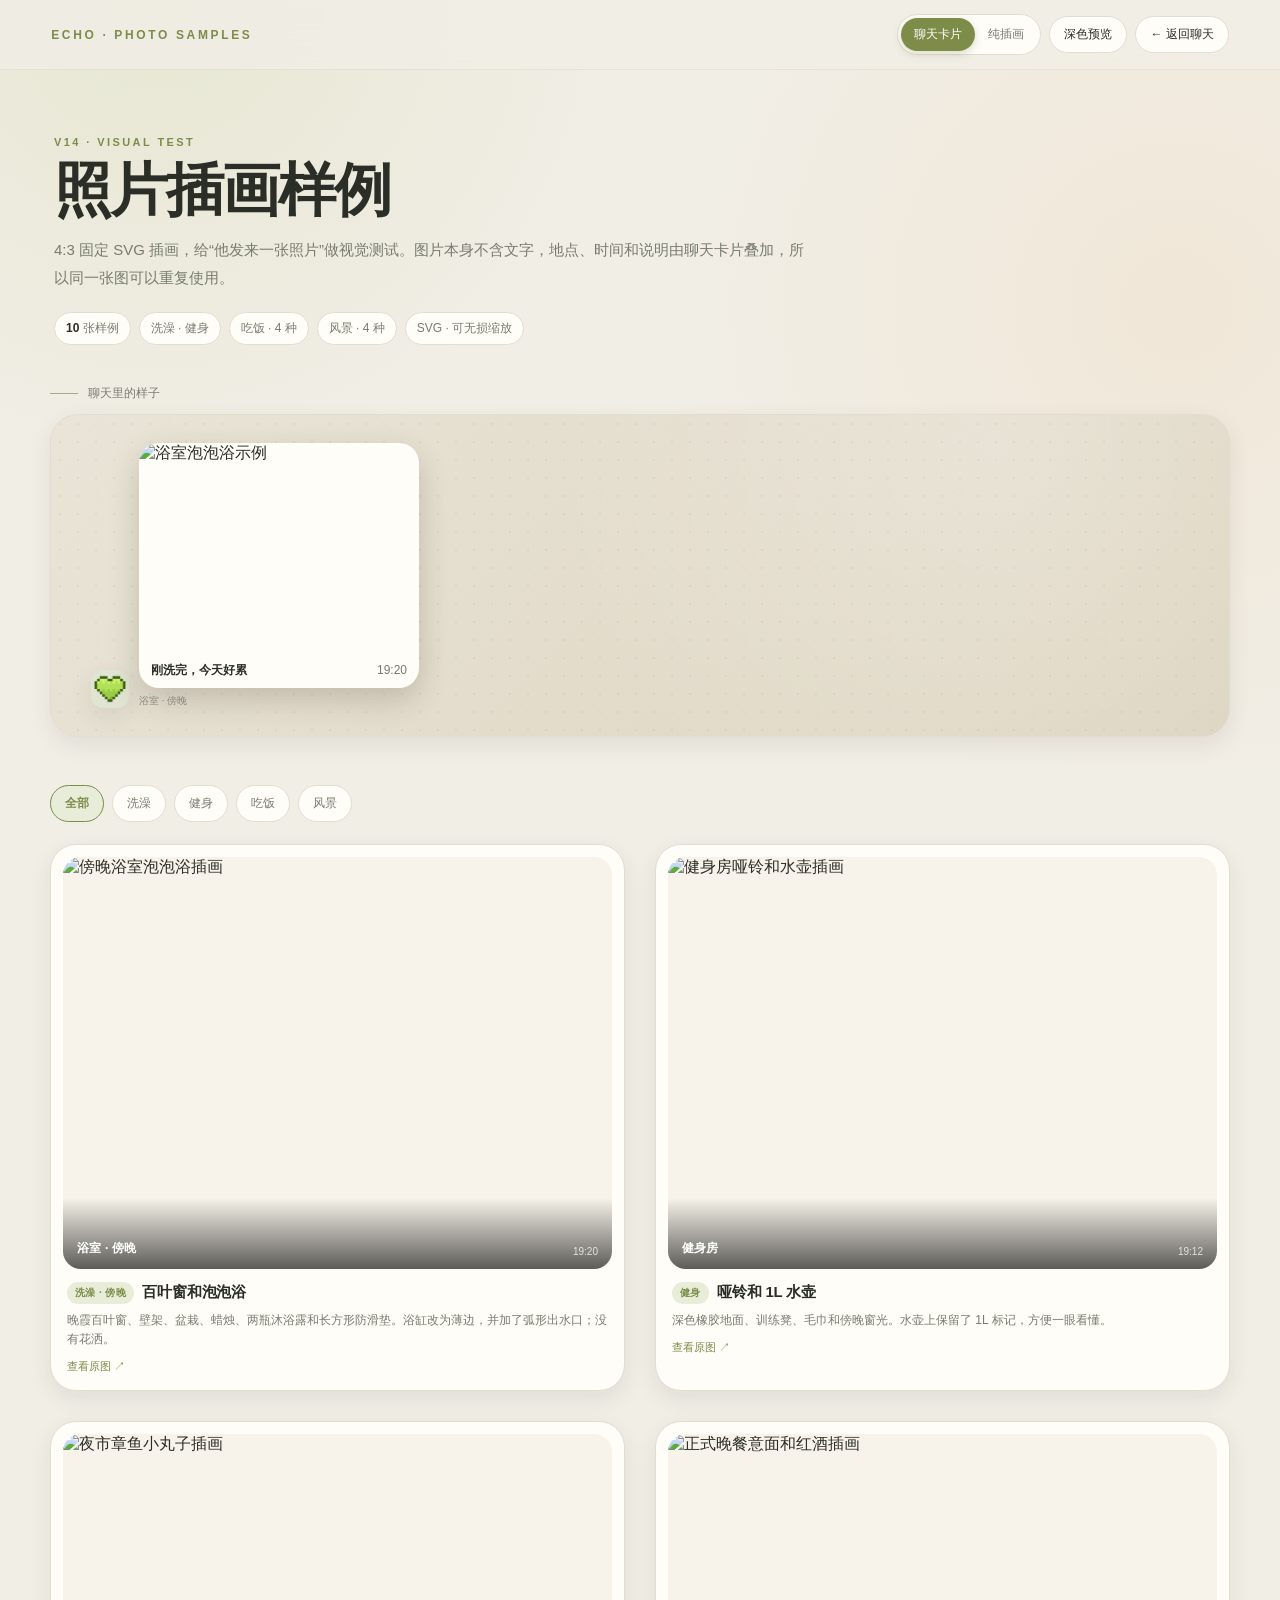
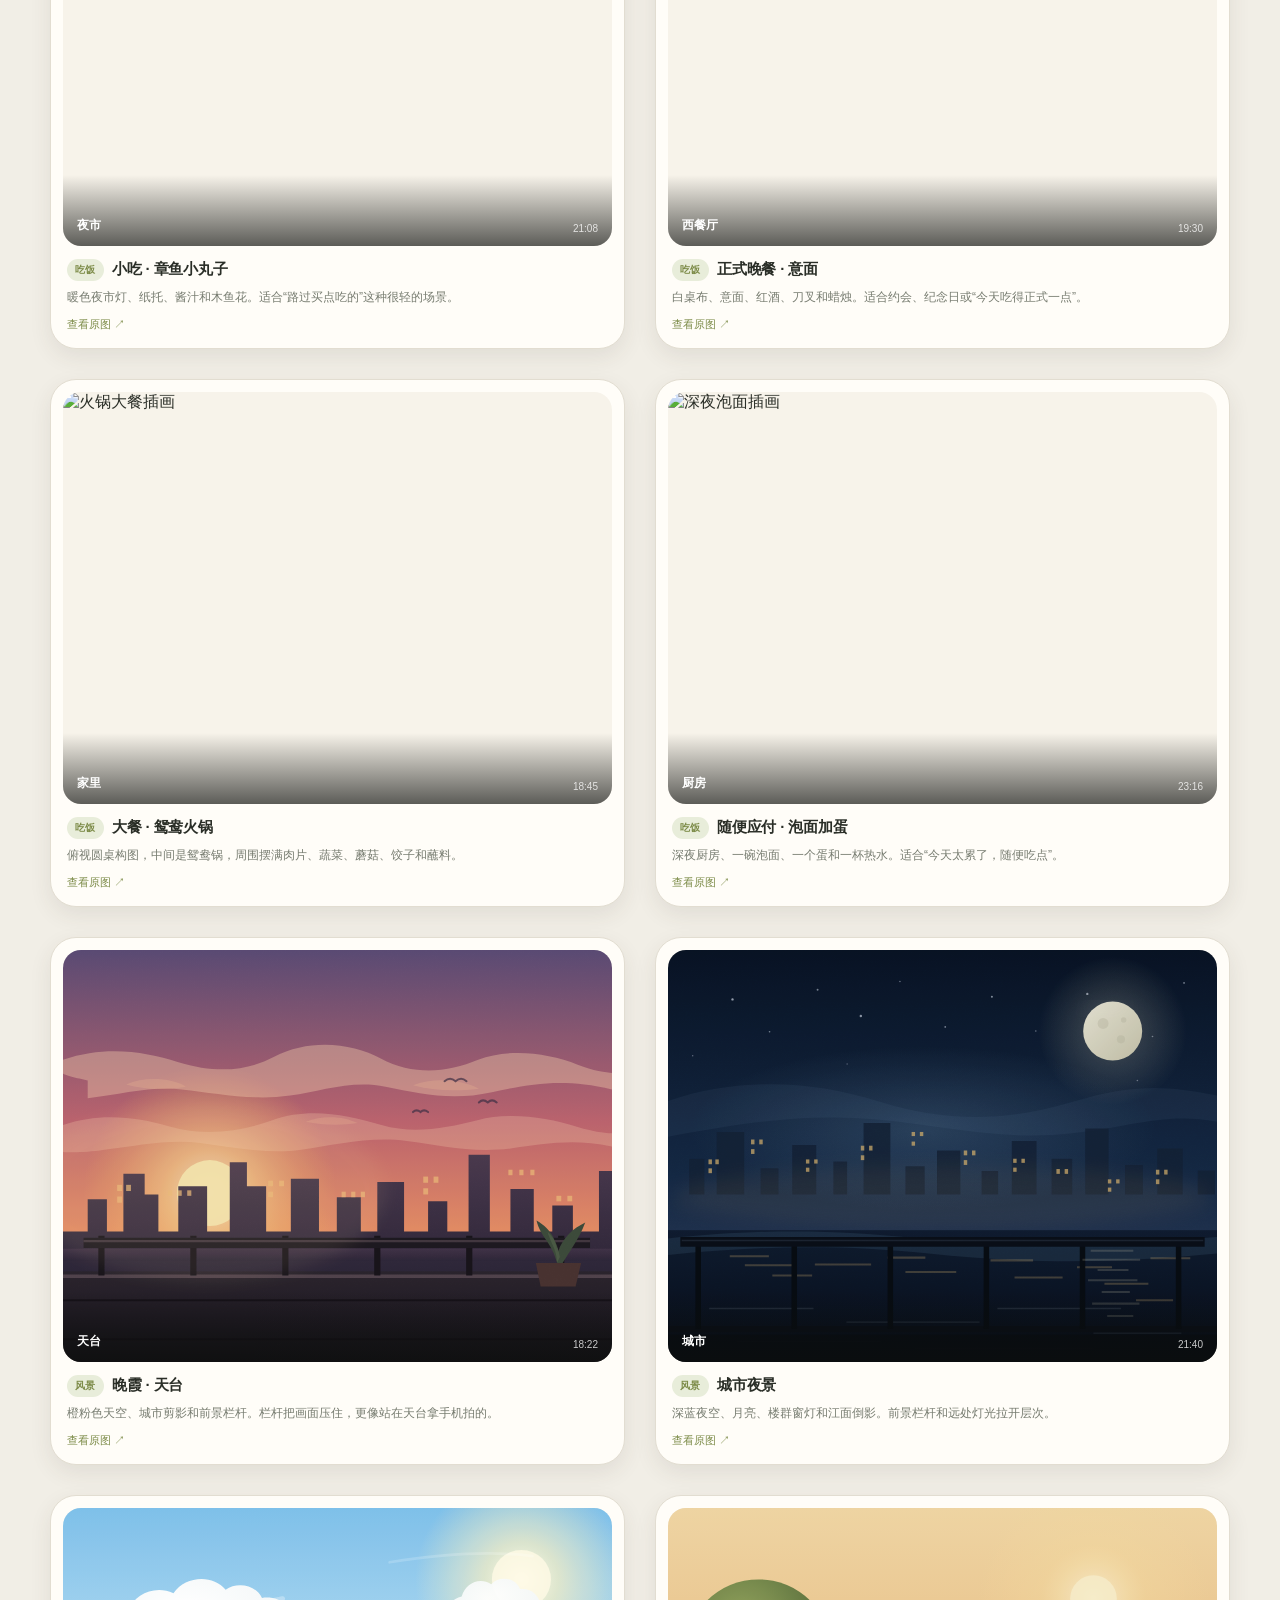
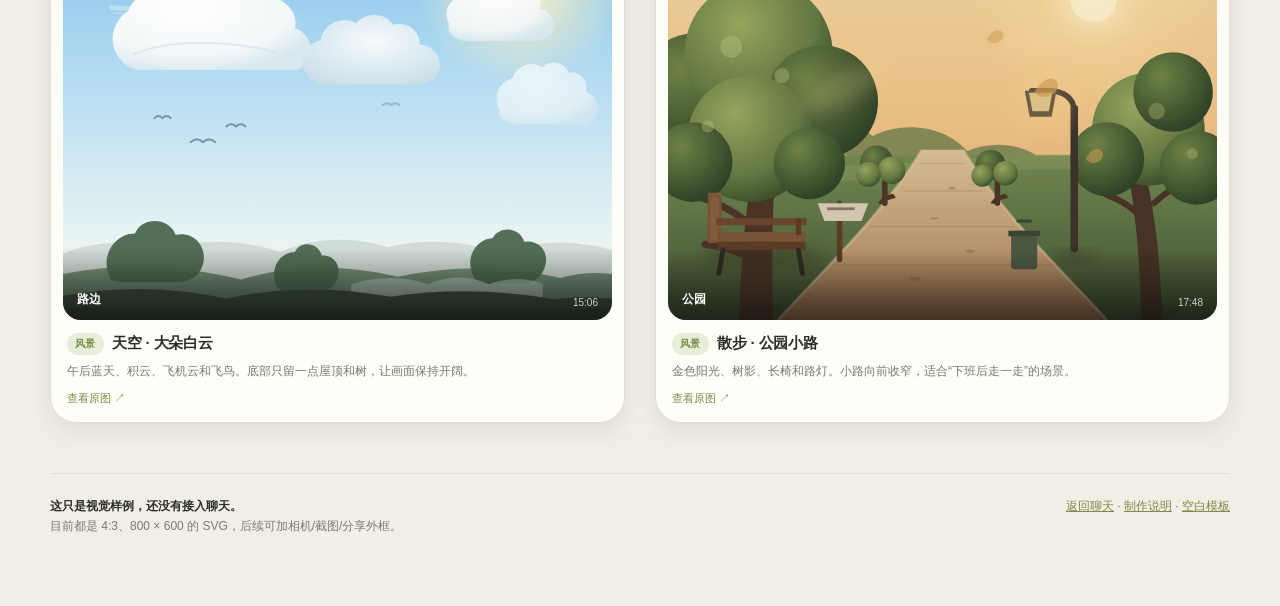
==== image_svg/index.html @ ffbdf078 "Add files via upload" ====
<!DOCTYPE html>
<html lang="zh-CN">
<head>
<meta charset="UTF-8">
<meta name="viewport" content="width=device-width, initial-scale=1.0">
<title>照片插画样例 · v14</title>
<style>
  :root {
    --bg: #f1eee6;
    --panel: #fffdf8;
    --panel-2: #f7f3ea;
    --ink: #2a2e27;
    --muted: #777c70;
    --line: #e2ddd1;
    --accent: #7d8c49;
    --accent-soft: #e8edda;
    --shadow: 0 18px 50px rgba(64, 58, 44, .12);
    --shadow-sm: 0 8px 22px rgba(64, 58, 44, .09);
  }
  [data-theme="dark"] {
    --bg: #14181a;
    --panel: #1d2224;
    --panel-2: #242a2c;
    --ink: #edf0e8;
    --muted: #9aa19a;
    --line: #30383a;
    --accent: #b9c77a;
    --accent-soft: #2d3824;
    --shadow: 0 18px 50px rgba(0, 0, 0, .38);
    --shadow-sm: 0 8px 22px rgba(0, 0, 0, .25);
  }
  * { box-sizing: border-box; }
  html { scroll-behavior: smooth; }
  html, body { max-width: 100%; overflow-x: hidden; }
  body {
    margin: 0;
    color: var(--ink);
    background:
      radial-gradient(circle at 12% 0%, rgba(183, 199, 122, .18), transparent 30rem),
      radial-gradient(circle at 92% 8%, rgba(237, 198, 150, .18), transparent 32rem),
      var(--bg);
    font-family: -apple-system, BlinkMacSystemFont, "Segoe UI", "Microsoft YaHei", "PingFang SC", sans-serif;
    -webkit-font-smoothing: antialiased;
    transition: background .3s ease, color .3s ease;
  }
  a { color: inherit; }
  .topbar {
    position: sticky; top: 0; z-index: 30;
    display: flex; align-items: center; justify-content: space-between; gap: 18px;
    padding: 14px clamp(16px, 4vw, 54px);
    background: color-mix(in srgb, var(--bg) 82%, transparent);
    backdrop-filter: blur(18px);
    border-bottom: 1px solid color-mix(in srgb, var(--line) 72%, transparent);
  }
  .brand { font-size: 12px; font-weight: 800; letter-spacing: .22em; color: var(--accent); white-space: nowrap; }
  .top-actions { display: flex; align-items: center; gap: 8px; flex-wrap: wrap; justify-content: flex-end; }
  .seg { display: flex; padding: 3px; border: 1px solid var(--line); border-radius: 999px; background: var(--panel); }
  .seg button {
    border: 0; border-radius: 999px; background: transparent; color: var(--muted);
    padding: 8px 13px; font: inherit; font-size: 12px; cursor: pointer;
  }
  .seg button.active { background: var(--accent); color: #fff; box-shadow: 0 3px 10px rgba(70, 86, 37, .2); }
  .ghost-btn, .home-link {
    display: inline-flex; align-items: center; gap: 7px;
    border: 1px solid var(--line); border-radius: 999px; background: var(--panel);
    color: var(--ink); text-decoration: none; font: inherit; font-size: 12px;
    padding: 9px 14px; cursor: pointer;
  }
  .ghost-btn:hover, .home-link:hover { border-color: var(--accent); color: var(--accent); }
  main { width: min(1180px, calc(100% - 32px)); margin: 0 auto; padding: 48px 0 70px; }
  .hero { max-width: 760px; padding: 18px 4px 30px; }
  .eyebrow { margin: 0 0 12px; font-size: 11px; font-weight: 800; letter-spacing: .22em; color: var(--accent); }
  h1 { margin: 0 0 16px; font-size: clamp(34px, 6vw, 58px); line-height: 1.04; letter-spacing: -.035em; font-weight: 820; }
  .lede { margin: 0; color: var(--muted); font-size: 15px; line-height: 1.85; }
  .chips { display: flex; flex-wrap: wrap; gap: 8px; margin-top: 20px; }
  .chip { padding: 7px 11px; border: 1px solid var(--line); border-radius: 999px; background: var(--panel); color: var(--muted); font-size: 12px; }
  .chip strong { color: var(--ink); font-weight: 700; }

  .demo-wrap { margin: 10px 0 48px; }
  .demo-label { display: flex; align-items: center; gap: 10px; margin-bottom: 12px; color: var(--muted); font-size: 12px; }
  .demo-label::before { content: ""; width: 28px; height: 1px; background: var(--accent); opacity: .65; }
  .demo {
    position: relative; overflow: hidden; border: 1px solid var(--line); border-radius: 28px;
    padding: 28px clamp(16px, 4vw, 40px); background:
      radial-gradient(circle at 80% 10%, rgba(255,255,255,.24), transparent 28rem),
      linear-gradient(135deg, #e9e4d7, #ddd5c1);
    box-shadow: var(--shadow-sm);
  }
  [data-theme="dark"] .demo { background: linear-gradient(135deg, #242b2d, #1b2224); }
  .demo::before {
    content: ""; position: absolute; inset: 0; opacity: .42; pointer-events: none;
    background-image: radial-gradient(rgba(99, 89, 66, .16) 1px, transparent 1px);
    background-size: 18px 18px;
  }
  .demo-row { position: relative; display: flex; gap: 10px; align-items: flex-end; max-width: 430px; }
  .avatar {
    width: 38px; height: 38px; flex: 0 0 38px; border-radius: 12px; overflow: hidden;
    display: grid; place-items: center; background: #dfe5d0; box-shadow: var(--shadow-sm);
  }
  .avatar img { width: 100%; height: 100%; object-fit: cover; }
  .demo-stack { display: flex; flex-direction: column; align-items: flex-start; gap: 6px; }
  .demo-bubble {
    width: min(280px, 64vw); border-radius: 20px; overflow: hidden; background: var(--panel);
    box-shadow: 0 12px 30px rgba(49, 43, 32, .2);
  }
  .demo-bubble img { display: block; width: 100%; aspect-ratio: 4 / 3; object-fit: cover; }
  .demo-bubble .demo-cap {
    display: flex; align-items: center; justify-content: space-between; gap: 14px;
    padding: 9px 12px; font-size: 12px; color: var(--muted);
  }
  .demo-bubble .demo-cap b { color: var(--ink); font-weight: 650; }
  .demo-time { font-size: 10px; color: var(--muted); opacity: .85; }

  .filters { display: flex; align-items: center; gap: 8px; flex-wrap: wrap; margin: 0 0 22px; }
  .filters button {
    border: 1px solid var(--line); border-radius: 999px; background: var(--panel);
    color: var(--muted); padding: 9px 14px; font: inherit; font-size: 12px; cursor: pointer;
  }
  .filters button.active { border-color: var(--accent); background: var(--accent-soft); color: var(--accent); font-weight: 650; }
  .grid { display: grid; grid-template-columns: repeat(2, minmax(0, 1fr)); gap: clamp(18px, 3vw, 30px); }
  .shot {
    margin: 0; min-width: 0; padding: 12px; border: 1px solid var(--line); border-radius: 26px;
    background: var(--panel); box-shadow: var(--shadow-sm);
    transition: transform .3s ease, box-shadow .3s ease;
  }
  .shot:hover { transform: translateY(-4px); box-shadow: var(--shadow); }
  .shot-media { position: relative; overflow: hidden; border-radius: 18px; background: var(--panel-2); aspect-ratio: 4 / 3; }
  .shot-media img { display: block; width: 100%; height: 100%; object-fit: cover; transition: transform .55s cubic-bezier(.2,.7,.2,1); }
  .shot:hover .shot-media img { transform: scale(1.025); }
  .shot-overlay {
    position: absolute; inset: auto 0 0; padding: 42px 14px 12px;
    display: flex; align-items: flex-end; justify-content: space-between; gap: 12px;
    color: #fff; background: linear-gradient(180deg, transparent, rgba(12, 14, 12, .66));
    transition: opacity .2s ease;
  }
  .shot-overlay .place { font-size: 12px; font-weight: 650; letter-spacing: .02em; }
  .shot-overlay .time { font-size: 10px; opacity: .78; white-space: nowrap; }
  body.plain .shot-overlay { opacity: 0; }
  body.plain .shot-media { border-radius: 14px; }
  figcaption { padding: 13px 4px 4px; }
  .shot-head { display: flex; align-items: center; gap: 8px; }
  .tag { padding: 4px 8px; border-radius: 999px; background: var(--accent-soft); color: var(--accent); font-size: 10px; font-weight: 700; letter-spacing: .04em; }
  .shot h2 { margin: 0; font-size: 15px; font-weight: 700; letter-spacing: -.01em; }
  .shot p { margin: 7px 0 0; color: var(--muted); font-size: 12px; line-height: 1.6; }
  .shot a { display: inline-flex; margin-top: 10px; color: var(--accent); font-size: 11px; text-decoration: none; }
  .shot a:hover { text-decoration: underline; }

  .foot {
    display: flex; align-items: flex-start; justify-content: space-between; gap: 20px;
    margin-top: 50px; padding-top: 22px; border-top: 1px solid var(--line);
    color: var(--muted); font-size: 12px; line-height: 1.7;
  }
  .foot b { color: var(--ink); }
  .foot a { color: var(--accent); }

  @media (max-width: 760px) {
    .topbar { align-items: flex-start; flex-direction: column; gap: 9px; padding: 11px 12px; }
    .top-actions { width: 100%; justify-content: flex-start; gap: 6px; flex-wrap: nowrap; }
    .seg { flex: 1 1 auto; min-width: 0; }
    .seg button { flex: 1; padding: 7px 8px; font-size: 11px; white-space: nowrap; }
    .ghost-btn, .home-link { flex: 0 0 auto; padding: 8px 9px; font-size: 11px; white-space: nowrap; }
    main { width: calc(100% - 24px); padding-top: 30px; }
    .grid { grid-template-columns: 1fr; }
    .shot { padding: 9px; border-radius: 22px; }
    .demo { padding: 20px 14px; border-radius: 22px; }
    .demo-row { max-width: 100%; }
    .demo-bubble { width: min(250px, 64vw); }
    .foot { flex-direction: column; }
  }
</style>
</head>
<body>
  <header class="topbar">
    <div class="brand">ECHO · PHOTO SAMPLES</div>
    <div class="top-actions">
      <div class="seg" aria-label="预览模式">
        <button type="button" data-view="card" class="active">聊天卡片</button>
        <button type="button" data-view="plain">纯插画</button>
      </div>
      <button type="button" class="ghost-btn" id="themeBtn">深色预览</button>
      <a class="home-link" href="../index.html">← 返回聊天</a>
    </div>
  </header>

  <main>
    <section class="hero">
      <p class="eyebrow">V14 · VISUAL TEST</p>
      <h1>照片插画样例</h1>
      <p class="lede">4:3 固定 SVG 插画，给“他发来一张照片”做视觉测试。图片本身不含文字，地点、时间和说明由聊天卡片叠加，所以同一张图可以重复使用。</p>
      <div class="chips">
        <span class="chip"><strong>10</strong> 张样例</span>
        <span class="chip">洗澡 · 健身</span>
        <span class="chip">吃饭 · 4 种</span>
        <span class="chip">风景 · 4 种</span>
        <span class="chip">SVG · 可无损缩放</span>
      </div>
    </section>

    <section class="demo-wrap" aria-label="聊天中的样子">
      <div class="demo-label">聊天里的样子</div>
      <div class="demo">
        <div class="demo-row">
          <div class="avatar"><img src="../icons/icon-heart-192.png" alt="对方头像"></div>
          <div class="demo-stack">
            <div class="demo-bubble">
              <img src="bath_01.svg" alt="浴室泡泡浴示例">
              <div class="demo-cap"><b>刚洗完，今天好累</b><span>19:20</span></div>
            </div>
            <span class="demo-time">浴室 · 傍晚</span>
          </div>
        </div>
      </div>
    </section>

    <nav class="filters" aria-label="分类筛选">
      <button type="button" class="active" data-filter="all">全部</button>
      <button type="button" data-filter="bath">洗澡</button>
      <button type="button" data-filter="gym">健身</button>
      <button type="button" data-filter="food">吃饭</button>
      <button type="button" data-filter="scenery">风景</button>
    </nav>

    <section class="grid" id="grid">
      <figure class="shot" data-cat="bath">
        <div class="shot-media">
          <img src="bath_01.svg" loading="lazy" alt="傍晚浴室泡泡浴插画">
          <div class="shot-overlay"><span class="place">浴室 · 傍晚</span><span class="time">19:20</span></div>
        </div>
        <figcaption>
          <div class="shot-head"><span class="tag">洗澡 · 傍晚</span><h2>百叶窗和泡泡浴</h2></div>
          <p>晚霞百叶窗、壁架、盆栽、蜡烛、两瓶沐浴露和长方形防滑垫。浴缸改为薄边，并加了弧形出水口；没有花洒。</p>
          <a href="bath_01.svg" target="_blank" rel="noopener">查看原图 ↗</a>
        </figcaption>
      </figure>

      <figure class="shot" data-cat="gym">
        <div class="shot-media">
          <img src="gym_01.svg" loading="lazy" alt="健身房哑铃和水壶插画">
          <div class="shot-overlay"><span class="place">健身房</span><span class="time">19:12</span></div>
        </div>
        <figcaption>
          <div class="shot-head"><span class="tag">健身</span><h2>哑铃和 1L 水壶</h2></div>
          <p>深色橡胶地面、训练凳、毛巾和傍晚窗光。水壶上保留了 1L 标记，方便一眼看懂。</p>
          <a href="gym_01.svg" target="_blank" rel="noopener">查看原图 ↗</a>
        </figcaption>
      </figure>

      <figure class="shot" data-cat="food">
        <div class="shot-media">
          <img src="food_snack_01.svg" loading="lazy" alt="夜市章鱼小丸子插画">
          <div class="shot-overlay"><span class="place">夜市</span><span class="time">21:08</span></div>
        </div>
        <figcaption>
          <div class="shot-head"><span class="tag">吃饭</span><h2>小吃 · 章鱼小丸子</h2></div>
          <p>暖色夜市灯、纸托、酱汁和木鱼花。适合“路过买点吃的”这种很轻的场景。</p>
          <a href="food_snack_01.svg" target="_blank" rel="noopener">查看原图 ↗</a>
        </figcaption>
      </figure>

      <figure class="shot" data-cat="food">
        <div class="shot-media">
          <img src="food_formal_01.svg" loading="lazy" alt="正式晚餐意面和红酒插画">
          <div class="shot-overlay"><span class="place">西餐厅</span><span class="time">19:30</span></div>
        </div>
        <figcaption>
          <div class="shot-head"><span class="tag">吃饭</span><h2>正式晚餐 · 意面</h2></div>
          <p>白桌布、意面、红酒、刀叉和蜡烛。适合约会、纪念日或“今天吃得正式一点”。</p>
          <a href="food_formal_01.svg" target="_blank" rel="noopener">查看原图 ↗</a>
        </figcaption>
      </figure>

      <figure class="shot" data-cat="food">
        <div class="shot-media">
          <img src="food_feast_01.svg" loading="lazy" alt="火锅大餐插画">
          <div class="shot-overlay"><span class="place">家里</span><span class="time">18:45</span></div>
        </div>
        <figcaption>
          <div class="shot-head"><span class="tag">吃饭</span><h2>大餐 · 鸳鸯火锅</h2></div>
          <p>俯视圆桌构图，中间是鸳鸯锅，周围摆满肉片、蔬菜、蘑菇、饺子和蘸料。</p>
          <a href="food_feast_01.svg" target="_blank" rel="noopener">查看原图 ↗</a>
        </figcaption>
      </figure>

      <figure class="shot" data-cat="food">
        <div class="shot-media">
          <img src="food_simple_01.svg" loading="lazy" alt="深夜泡面插画">
          <div class="shot-overlay"><span class="place">厨房</span><span class="time">23:16</span></div>
        </div>
        <figcaption>
          <div class="shot-head"><span class="tag">吃饭</span><h2>随便应付 · 泡面加蛋</h2></div>
          <p>深夜厨房、一碗泡面、一个蛋和一杯热水。适合“今天太累了，随便吃点”。</p>
          <a href="food_simple_01.svg" target="_blank" rel="noopener">查看原图 ↗</a>
        </figcaption>
      </figure>

      <figure class="shot" data-cat="scenery">
        <div class="shot-media">
          <img src="scenery_sunset_01.svg" loading="lazy" alt="天台晚霞插画">
          <div class="shot-overlay"><span class="place">天台</span><span class="time">18:22</span></div>
        </div>
        <figcaption>
          <div class="shot-head"><span class="tag">风景</span><h2>晚霞 · 天台</h2></div>
          <p>橙粉色天空、城市剪影和前景栏杆。栏杆把画面压住，更像站在天台拿手机拍的。</p>
          <a href="scenery_sunset_01.svg" target="_blank" rel="noopener">查看原图 ↗</a>
        </figcaption>
      </figure>

      <figure class="shot" data-cat="scenery">
        <div class="shot-media">
          <img src="scenery_night_01.svg" loading="lazy" alt="城市夜景插画">
          <div class="shot-overlay"><span class="place">城市</span><span class="time">21:40</span></div>
        </div>
        <figcaption>
          <div class="shot-head"><span class="tag">风景</span><h2>城市夜景</h2></div>
          <p>深蓝夜空、月亮、楼群窗灯和江面倒影。前景栏杆和远处灯光拉开层次。</p>
          <a href="scenery_night_01.svg" target="_blank" rel="noopener">查看原图 ↗</a>
        </figcaption>
      </figure>

      <figure class="shot" data-cat="scenery">
        <div class="shot-media">
          <img src="scenery_sky_01.svg" loading="lazy" alt="蓝天白云插画">
          <div class="shot-overlay"><span class="place">路边</span><span class="time">15:06</span></div>
        </div>
        <figcaption>
          <div class="shot-head"><span class="tag">风景</span><h2>天空 · 大朵白云</h2></div>
          <p>午后蓝天、积云、飞机云和飞鸟。底部只留一点屋顶和树，让画面保持开阔。</p>
          <a href="scenery_sky_01.svg" target="_blank" rel="noopener">查看原图 ↗</a>
        </figcaption>
      </figure>

      <figure class="shot" data-cat="scenery">
        <div class="shot-media">
          <img src="scenery_walk_01.svg" loading="lazy" alt="公园小路散步插画">
          <div class="shot-overlay"><span class="place">公园</span><span class="time">17:48</span></div>
        </div>
        <figcaption>
          <div class="shot-head"><span class="tag">风景</span><h2>散步 · 公园小路</h2></div>
          <p>金色阳光、树影、长椅和路灯。小路向前收窄，适合“下班后走一走”的场景。</p>
          <a href="scenery_walk_01.svg" target="_blank" rel="noopener">查看原图 ↗</a>
        </figcaption>
      </figure>
    </section>

    <footer class="foot">
      <div><b>这只是视觉样例，还没有接入聊天。</b><br>目前都是 4:3、800 × 600 的 SVG，后续可加相机/截图/分享外框。</div>
      <div><a href="../index.html">返回聊天</a> · <a href="制作说明.md">制作说明</a> · <a href="_template.svg" target="_blank" rel="noopener">空白模板</a></div>
    </footer>
  </main>

<script>
  const body = document.body;
  const viewButtons = document.querySelectorAll('[data-view]');
  viewButtons.forEach(btn => {
    btn.addEventListener('click', () => {
      viewButtons.forEach(b => b.classList.remove('active'));
      btn.classList.add('active');
      body.classList.toggle('plain', btn.dataset.view === 'plain');
    });
  });

  const themeBtn = document.getElementById('themeBtn');
  themeBtn.addEventListener('click', () => {
    const dark = document.documentElement.getAttribute('data-theme') === 'dark';
    if (dark) document.documentElement.removeAttribute('data-theme');
    else document.documentElement.setAttribute('data-theme', 'dark');
    themeBtn.textContent = dark ? '深色预览' : '浅色预览';
  });

  const filterButtons = document.querySelectorAll('[data-filter]');
  const shots = document.querySelectorAll('.shot');
  filterButtons.forEach(btn => {
    btn.addEventListener('click', () => {
      filterButtons.forEach(b => b.classList.remove('active'));
      btn.classList.add('active');
      const filter = btn.dataset.filter;
      shots.forEach(shot => {
        shot.style.display = (filter === 'all' || shot.dataset.cat === filter) ? '' : 'none';
      });
    });
  });
</script>
</body>
</html>
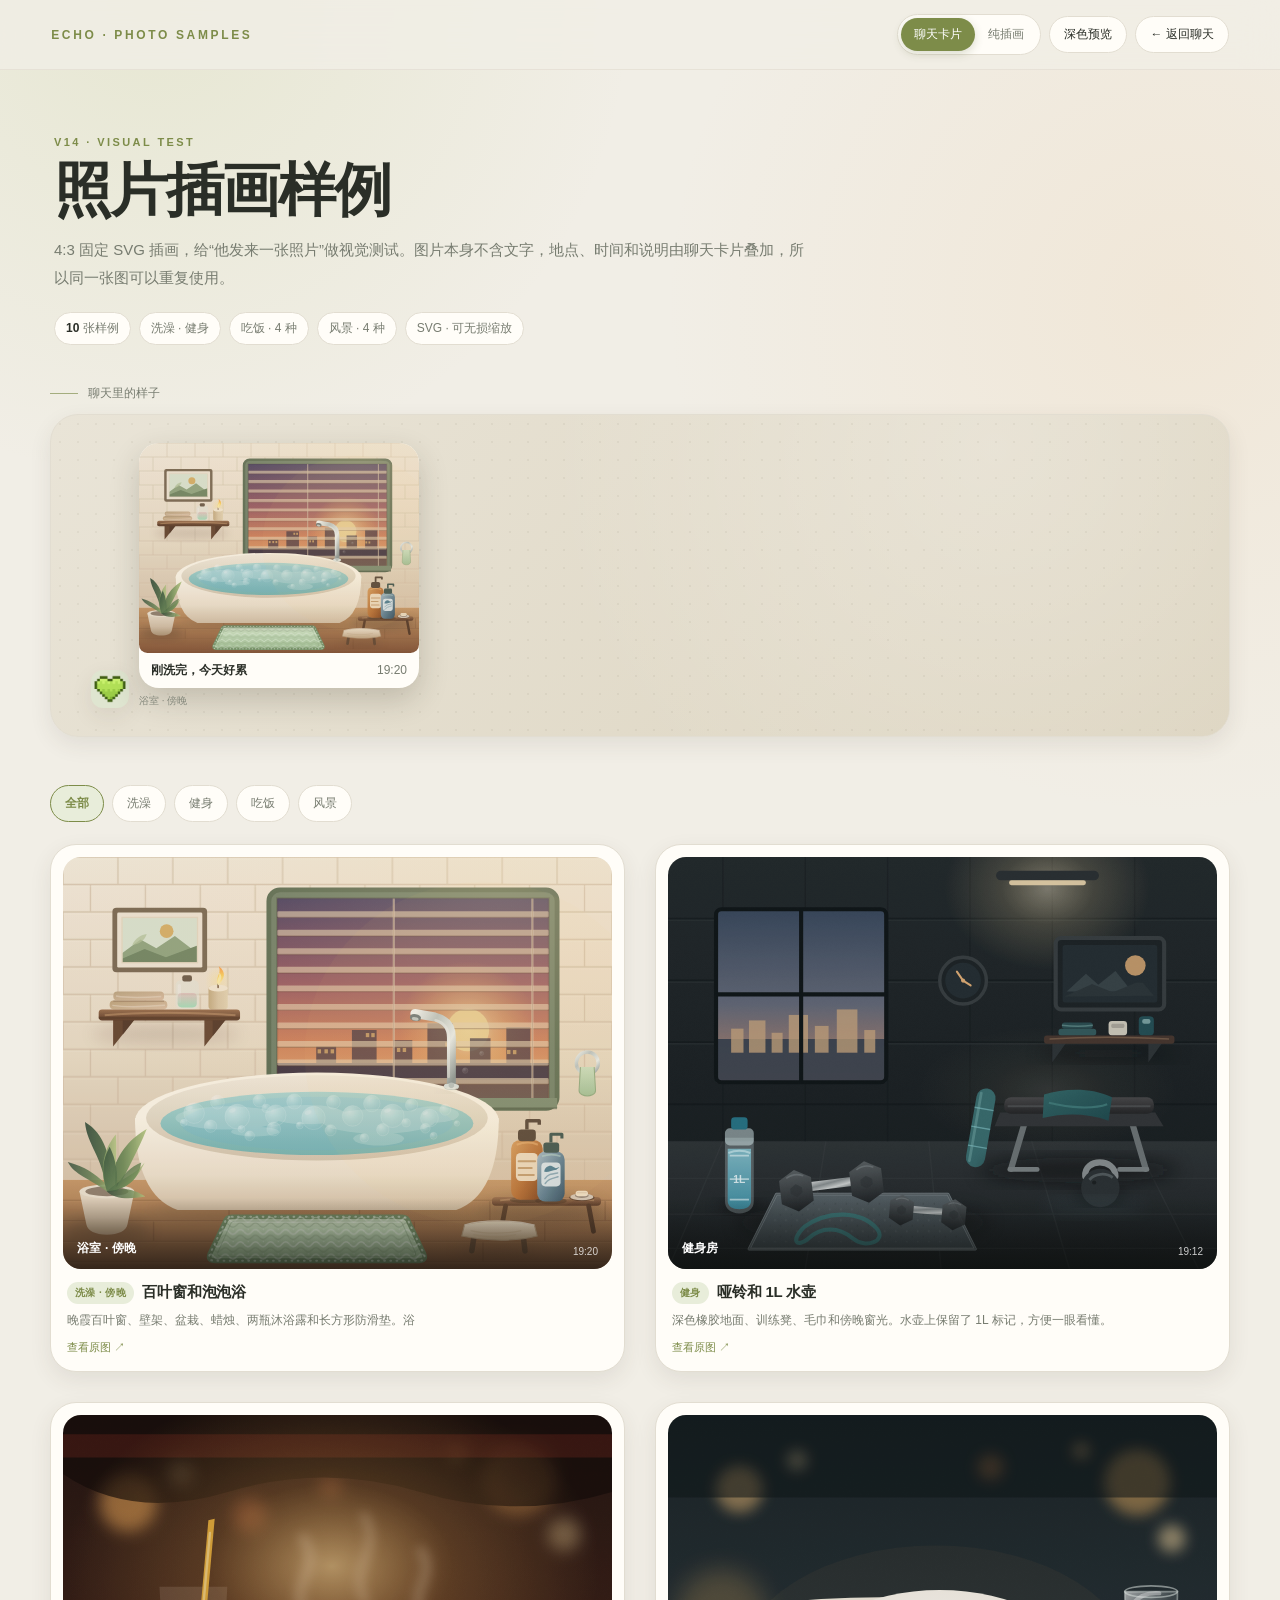
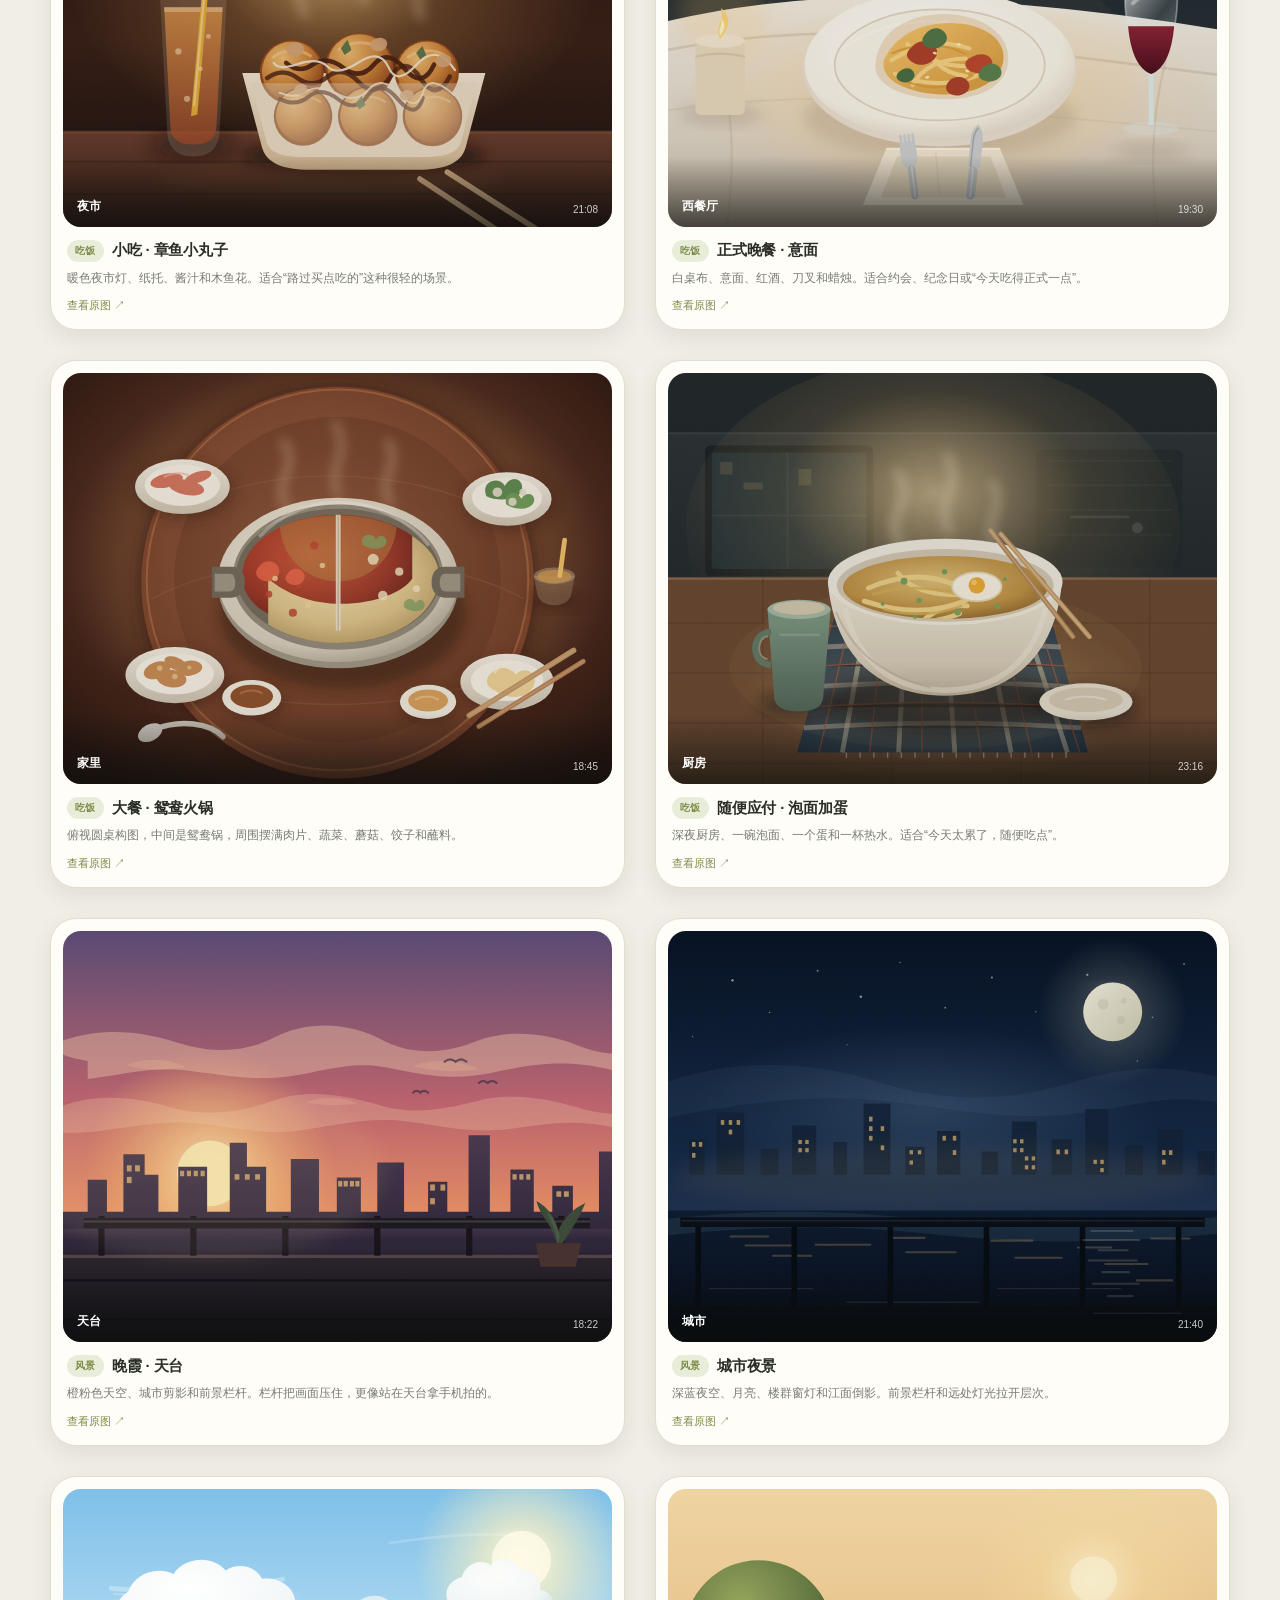
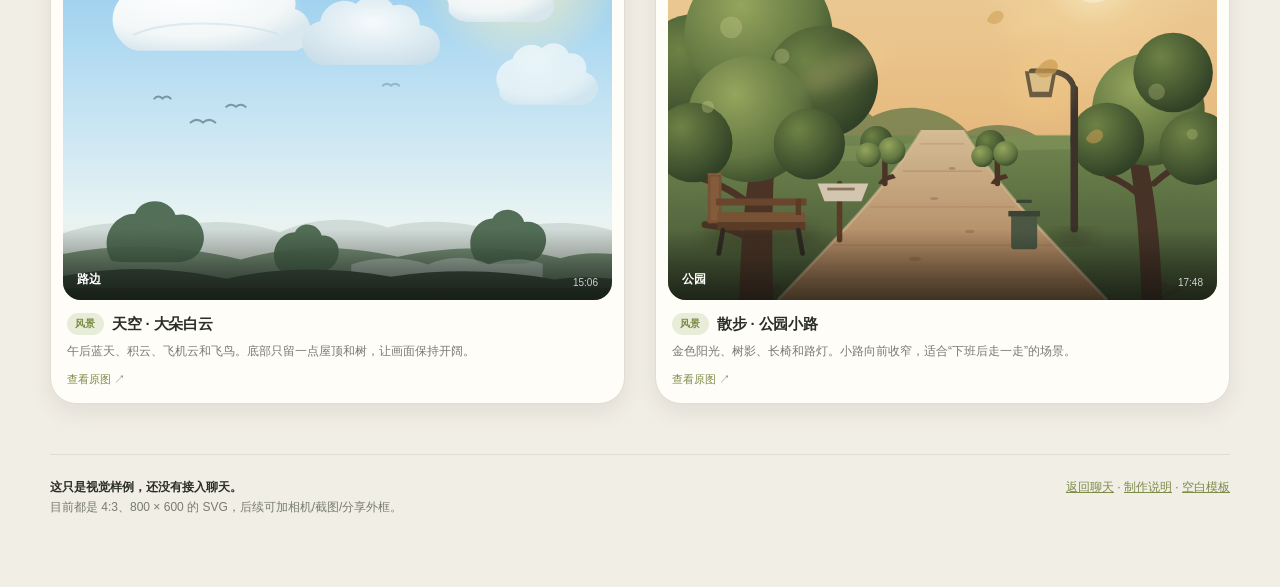
==== commit 5040d818: "Add files via upload" ====
--- a/image_svg/index.html
+++ b/image_svg/index.html
@@ -203,7 +203,7 @@
           <div class="avatar"><img src="../icons/icon-heart-192.png" alt="对方头像"></div>
           <div class="demo-stack">
             <div class="demo-bubble">
-              <img src="bath_01.svg" alt="浴室泡泡浴示例">
+              <img src="bath_06.svg" alt="浴室泡泡浴示例">
               <div class="demo-cap"><b>刚洗完，今天好累</b><span>19:20</span></div>
             </div>
             <span class="demo-time">浴室 · 傍晚</span>
@@ -223,49 +223,49 @@
     <section class="grid" id="grid">
       <figure class="shot" data-cat="bath">
         <div class="shot-media">
-          <img src="bath_01.svg" loading="lazy" alt="傍晚浴室泡泡浴插画">
+          <img src="bath_06.svg" loading="lazy" alt="傍晚浴室泡泡浴插画">
           <div class="shot-overlay"><span class="place">浴室 · 傍晚</span><span class="time">19:20</span></div>
         </div>
         <figcaption>
           <div class="shot-head"><span class="tag">洗澡 · 傍晚</span><h2>百叶窗和泡泡浴</h2></div>
-          <p>晚霞百叶窗、壁架、盆栽、蜡烛、两瓶沐浴露和长方形防滑垫。浴缸改为薄边，并加了弧形出水口；没有花洒。</p>
-          <a href="bath_01.svg" target="_blank" rel="noopener">查看原图 ↗</a>
+          <p>晚霞百叶窗、壁架、盆栽、蜡烛、两瓶沐浴露和长方形防滑垫。浴</p>
+          <a href="bath_06.svg" target="_blank" rel="noopener">查看原图 ↗</a>
         </figcaption>
       </figure>
 
       <figure class="shot" data-cat="gym">
         <div class="shot-media">
-          <img src="gym_01.svg" loading="lazy" alt="健身房哑铃和水壶插画">
+          <img src="gym_02.svg" loading="lazy" alt="健身房哑铃和水壶插画">
           <div class="shot-overlay"><span class="place">健身房</span><span class="time">19:12</span></div>
         </div>
         <figcaption>
           <div class="shot-head"><span class="tag">健身</span><h2>哑铃和 1L 水壶</h2></div>
           <p>深色橡胶地面、训练凳、毛巾和傍晚窗光。水壶上保留了 1L 标记，方便一眼看懂。</p>
-          <a href="gym_01.svg" target="_blank" rel="noopener">查看原图 ↗</a>
+          <a href="gym_02.svg" target="_blank" rel="noopener">查看原图 ↗</a>
         </figcaption>
       </figure>
 
       <figure class="shot" data-cat="food">
         <div class="shot-media">
-          <img src="food_snack_01.svg" loading="lazy" alt="夜市章鱼小丸子插画">
+          <img src="food_snack_02.svg" loading="lazy" alt="夜市章鱼小丸子插画">
           <div class="shot-overlay"><span class="place">夜市</span><span class="time">21:08</span></div>
         </div>
         <figcaption>
           <div class="shot-head"><span class="tag">吃饭</span><h2>小吃 · 章鱼小丸子</h2></div>
           <p>暖色夜市灯、纸托、酱汁和木鱼花。适合“路过买点吃的”这种很轻的场景。</p>
-          <a href="food_snack_01.svg" target="_blank" rel="noopener">查看原图 ↗</a>
+          <a href="food_snack_02.svg" target="_blank" rel="noopener">查看原图 ↗</a>
         </figcaption>
       </figure>
 
       <figure class="shot" data-cat="food">
         <div class="shot-media">
-          <img src="food_formal_01.svg" loading="lazy" alt="正式晚餐意面和红酒插画">
+          <img src="food_formal_02.svg" loading="lazy" alt="正式晚餐意面和红酒插画">
           <div class="shot-overlay"><span class="place">西餐厅</span><span class="time">19:30</span></div>
         </div>
         <figcaption>
           <div class="shot-head"><span class="tag">吃饭</span><h2>正式晚餐 · 意面</h2></div>
           <p>白桌布、意面、红酒、刀叉和蜡烛。适合约会、纪念日或“今天吃得正式一点”。</p>
-          <a href="food_formal_01.svg" target="_blank" rel="noopener">查看原图 ↗</a>
+          <a href="food_formal_02.svg" target="_blank" rel="noopener">查看原图 ↗</a>
         </figcaption>
       </figure>
 
@@ -283,13 +283,13 @@
 
       <figure class="shot" data-cat="food">
         <div class="shot-media">
-          <img src="food_simple_01.svg" loading="lazy" alt="深夜泡面插画">
+          <img src="food_simple_06.svg" loading="lazy" alt="深夜泡面插画">
           <div class="shot-overlay"><span class="place">厨房</span><span class="time">23:16</span></div>
         </div>
         <figcaption>
           <div class="shot-head"><span class="tag">吃饭</span><h2>随便应付 · 泡面加蛋</h2></div>
           <p>深夜厨房、一碗泡面、一个蛋和一杯热水。适合“今天太累了，随便吃点”。</p>
-          <a href="food_simple_01.svg" target="_blank" rel="noopener">查看原图 ↗</a>
+          <a href="food_simple_06.svg" target="_blank" rel="noopener">查看原图 ↗</a>
         </figcaption>
       </figure>
 
